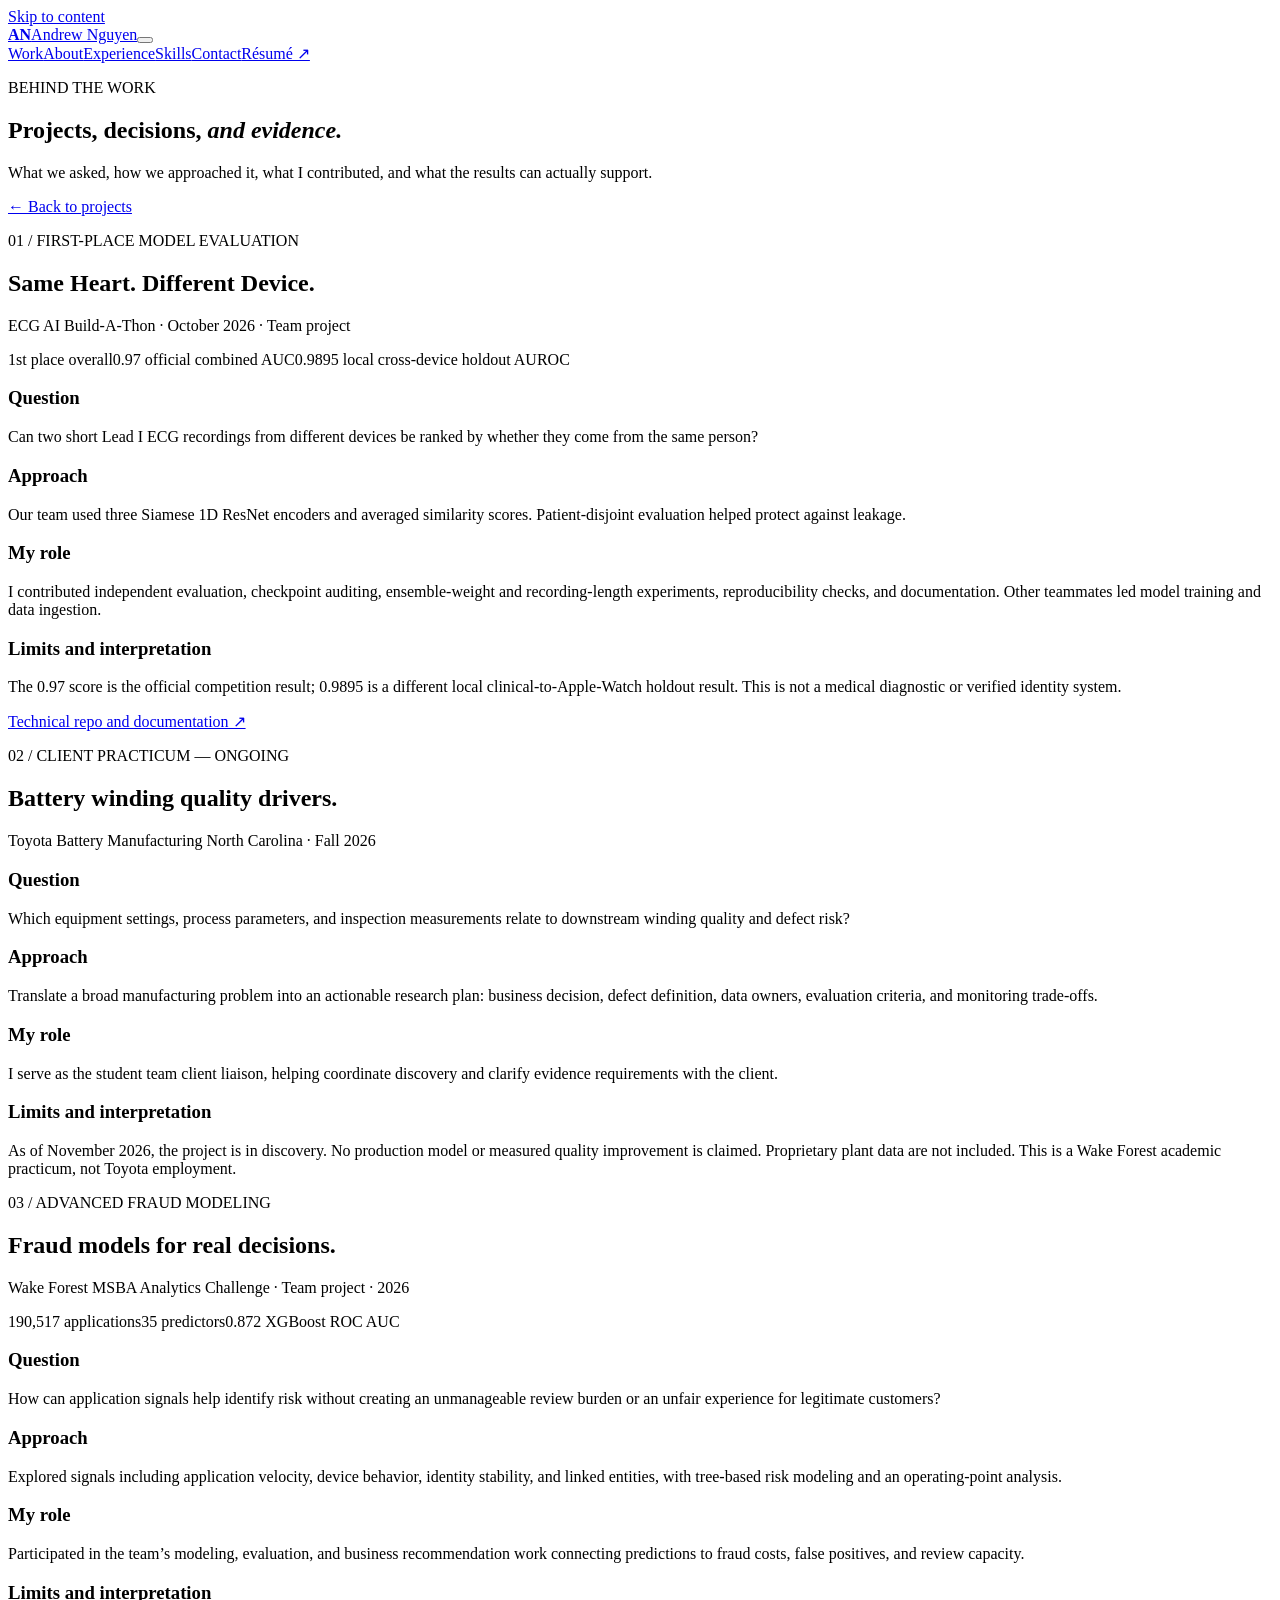
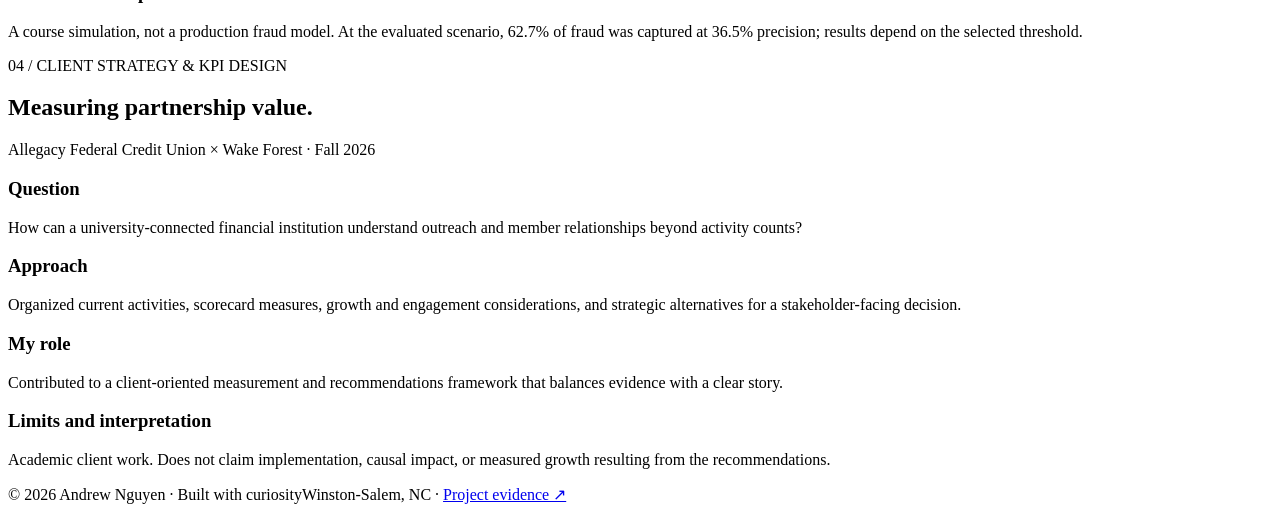
==== project-evidence.html @ 397631ff "Add website source snapshot: project-evidence.html" ====
<!doctype html><html lang="en"><head><meta charset="utf-8"><meta name="viewport" content="width=device-width,initial-scale=1"><meta name="theme-color" content="#101c2c"><meta name="description" content="Project methods, outcomes, team contributions, and limitations behind Andrew Nguyen's analytics case studies."><meta property="og:title" content="Project Evidence | Andrew Nguyen"><meta property="og:description" content="Project methods, outcomes, team contributions, and limitations behind Andrew Nguyen's analytics case studies."><title>Project Evidence | Andrew Nguyen</title><link rel="preconnect" href="https://fonts.googleapis.com"><link href="https://fonts.googleapis.com/css2?family=DM+Sans:wght@400;500;600;700&family=Playfair+Display:wght@500;600;700&display=swap" rel="stylesheet"><link rel="stylesheet" href="styles.css?v=20261116"><script defer src="script.js?v=20261116"></script></head><body><a class="skip" href="#main">Skip to content</a><header class="header"><div class="wrap header-in"><a class="brand" href="index.html"><b>AN</b>Andrew Nguyen</a><button class="hamburger" aria-controls="nav" aria-expanded="false" aria-label="Open menu" id="menu"><i></i><i></i><i></i></button><nav id="nav" class="nav"><a href="index.html#work">Work</a><a href="index.html#about">About</a><a href="index.html#experience">Experience</a><a href="index.html#skills">Skills</a><a href="index.html#contact">Contact</a><a class="nav-cta" href="resume.html">Résumé ↗</a></nav></div></header><main id="main"><section class="subhero"><div class="wrap"><p class="label">BEHIND THE WORK</p><h1>Projects, decisions, <em>and evidence.</em></h1><p>What we asked, how we approached it, what I contributed, and what the results can actually support.</p><a class="text-link" href="index.html#work">← Back to projects</a></div></section><div class="wrap cases"><article class="case" id="ecg"><p class="label">01 / FIRST-PLACE MODEL EVALUATION</p><h2>Same Heart. Different Device.</h2><p class="case-intro">ECG AI Build-A-Thon · October 2026 · Team project</p><div class="facts"><span>1st place overall</span><span>0.97 official combined AUC</span><span>0.9895 local cross-device holdout AUROC</span></div><div class="case-grid"><div><h3>Question</h3><p>Can two short Lead I ECG recordings from different devices be ranked by whether they come from the same person?</p><h3>Approach</h3><p>Our team used three Siamese 1D ResNet encoders and averaged similarity scores. Patient-disjoint evaluation helped protect against leakage.</p></div><div><h3>My role</h3><p>I contributed independent evaluation, checkpoint auditing, ensemble-weight and recording-length experiments, reproducibility checks, and documentation. Other teammates led model training and data ingestion.</p><h3>Limits and interpretation</h3><p>The 0.97 score is the official competition result; 0.9895 is a different local clinical-to-Apple-Watch holdout result. This is not a medical diagnostic or verified identity system.</p></div></div><a class="text-link" href="https://github.com/nguyenand18/andrew-nguyen-portfolio/blob/main/docs/ecg-ai-buildathon.md" target="_blank" rel="noopener noreferrer">Technical repo and documentation ↗</a></article><article class="case" id="toyota"><p class="label">02 / CLIENT PRACTICUM — ONGOING</p><h2>Battery winding quality drivers.</h2><p class="case-intro">Toyota Battery Manufacturing North Carolina · Fall 2026</p><div class="case-grid"><div><h3>Question</h3><p>Which equipment settings, process parameters, and inspection measurements relate to downstream winding quality and defect risk?</p><h3>Approach</h3><p>Translate a broad manufacturing problem into an actionable research plan: business decision, defect definition, data owners, evaluation criteria, and monitoring trade-offs.</p></div><div><h3>My role</h3><p>I serve as the student team client liaison, helping coordinate discovery and clarify evidence requirements with the client.</p><h3>Limits and interpretation</h3><p>As of November 2026, the project is in discovery. No production model or measured quality improvement is claimed. Proprietary plant data are not included. This is a Wake Forest academic practicum, not Toyota employment.</p></div></div></article><article class="case" id="fraud"><p class="label">03 / ADVANCED FRAUD MODELING</p><h2>Fraud models for real decisions.</h2><p class="case-intro">Wake Forest MSBA Analytics Challenge · Team project · 2026</p><div class="facts"><span>190,517 applications</span><span>35 predictors</span><span>0.872 XGBoost ROC AUC</span></div><div class="case-grid"><div><h3>Question</h3><p>How can application signals help identify risk without creating an unmanageable review burden or an unfair experience for legitimate customers?</p><h3>Approach</h3><p>Explored signals including application velocity, device behavior, identity stability, and linked entities, with tree-based risk modeling and an operating-point analysis.</p></div><div><h3>My role</h3><p>Participated in the team’s modeling, evaluation, and business recommendation work connecting predictions to fraud costs, false positives, and review capacity.</p><h3>Limits and interpretation</h3><p>A course simulation, not a production fraud model. At the evaluated scenario, 62.7% of fraud was captured at 36.5% precision; results depend on the selected threshold.</p></div></div></article><article class="case" id="allegacy"><p class="label">04 / CLIENT STRATEGY & KPI DESIGN</p><h2>Measuring partnership value.</h2><p class="case-intro">Allegacy Federal Credit Union × Wake Forest · Fall 2026</p><div class="case-grid"><div><h3>Question</h3><p>How can a university-connected financial institution understand outreach and member relationships beyond activity counts?</p><h3>Approach</h3><p>Organized current activities, scorecard measures, growth and engagement considerations, and strategic alternatives for a stakeholder-facing decision.</p></div><div><h3>My role</h3><p>Contributed to a client-oriented measurement and recommendations framework that balances evidence with a clear story.</p><h3>Limits and interpretation</h3><p>Academic client work. Does not claim implementation, causal impact, or measured growth resulting from the recommendations.</p></div></div></article></div></main><footer><div class="wrap footer-in"><span>© <span id="year">2026</span> Andrew Nguyen · Built with curiosity</span><span>Winston-Salem, NC · <a href="project-evidence.html">Project evidence ↗</a></span></div></footer></body></html>
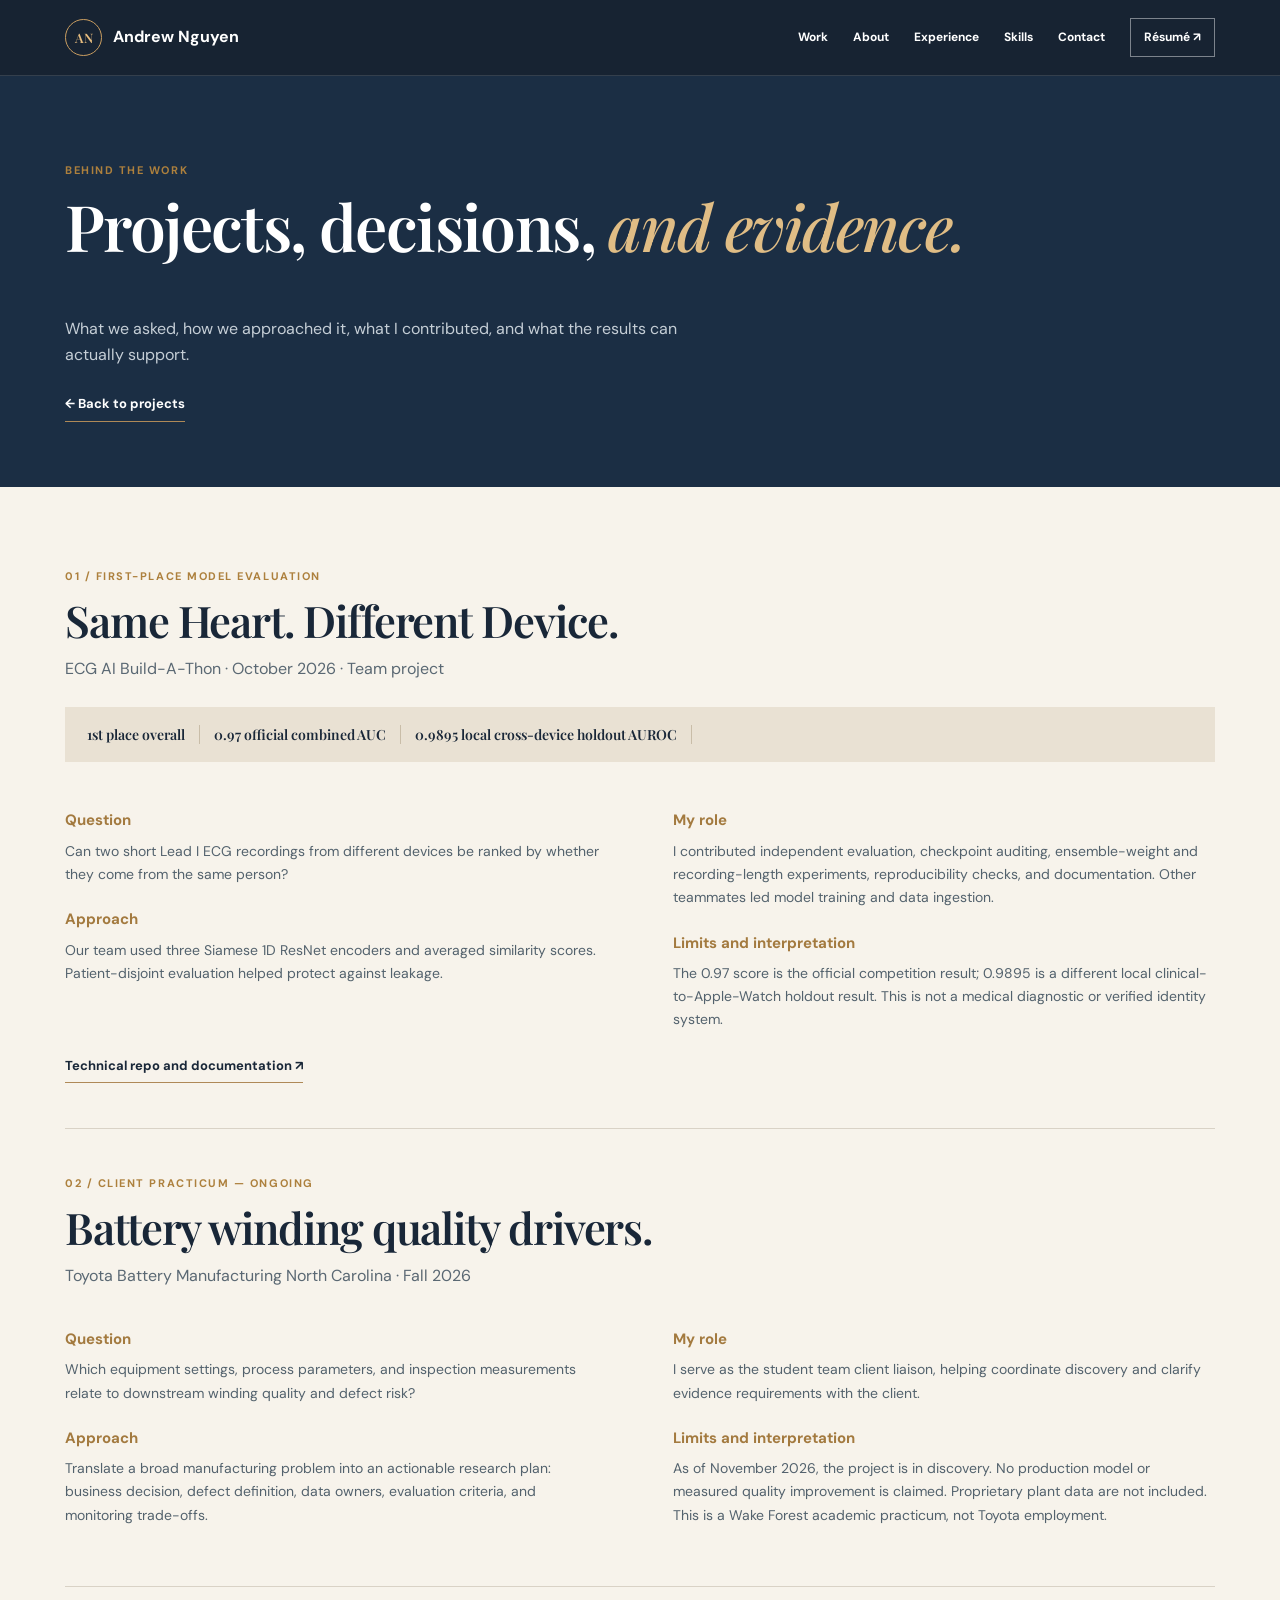
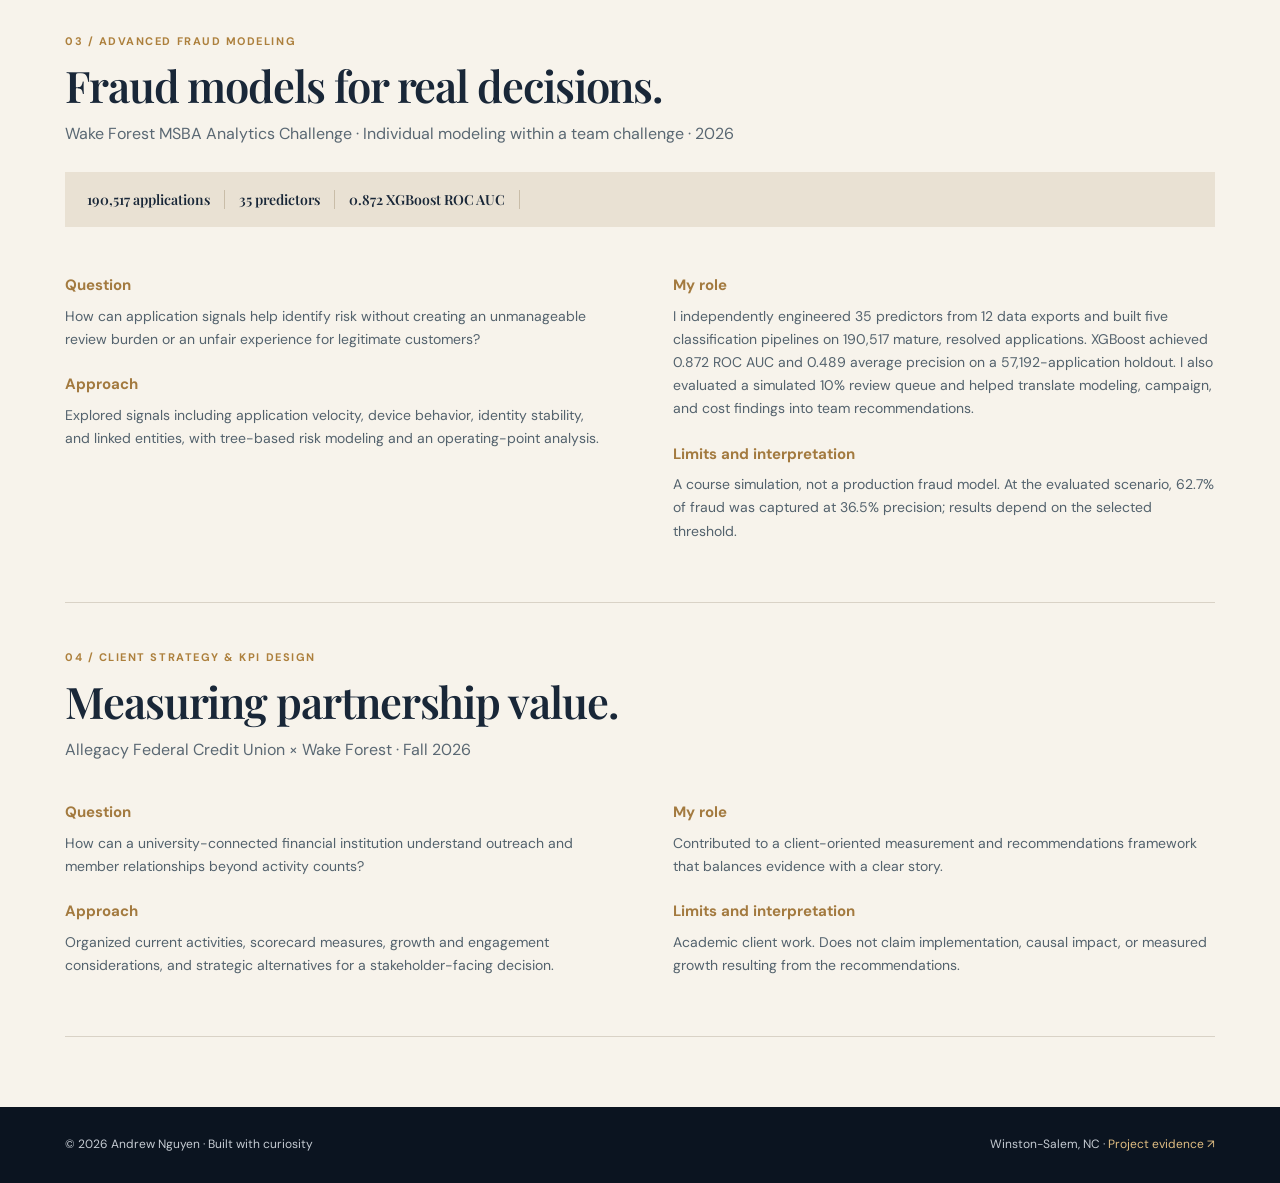
==== commit a6847d69: "Strengthen verified DFS contribution details" ====
--- a/project-evidence.html
+++ b/project-evidence.html
@@ -1 +1 @@
-<!doctype html><html lang="en"><head><meta charset="utf-8"><meta name="viewport" content="width=device-width,initial-scale=1"><meta name="theme-color" content="#101c2c"><meta name="description" content="Project methods, outcomes, team contributions, and limitations behind Andrew Nguyen's analytics case studies."><meta property="og:title" content="Project Evidence | Andrew Nguyen"><meta property="og:description" content="Project methods, outcomes, team contributions, and limitations behind Andrew Nguyen's analytics case studies."><title>Project Evidence | Andrew Nguyen</title><link rel="preconnect" href="https://fonts.googleapis.com"><link href="https://fonts.googleapis.com/css2?family=DM+Sans:wght@400;500;600;700&family=Playfair+Display:wght@500;600;700&display=swap" rel="stylesheet"><link rel="stylesheet" href="styles.css?v=20261116"><script defer src="script.js?v=20261116"></script></head><body><a class="skip" href="#main">Skip to content</a><header class="header"><div class="wrap header-in"><a class="brand" href="index.html"><b>AN</b>Andrew Nguyen</a><button class="hamburger" aria-controls="nav" aria-expanded="false" aria-label="Open menu" id="menu"><i></i><i></i><i></i></button><nav id="nav" class="nav"><a href="index.html#work">Work</a><a href="index.html#about">About</a><a href="index.html#experience">Experience</a><a href="index.html#skills">Skills</a><a href="index.html#contact">Contact</a><a class="nav-cta" href="resume.html">Résumé ↗</a></nav></div></header><main id="main"><section class="subhero"><div class="wrap"><p class="label">BEHIND THE WORK</p><h1>Projects, decisions, <em>and evidence.</em></h1><p>What we asked, how we approached it, what I contributed, and what the results can actually support.</p><a class="text-link" href="index.html#work">← Back to projects</a></div></section><div class="wrap cases"><article class="case" id="ecg"><p class="label">01 / FIRST-PLACE MODEL EVALUATION</p><h2>Same Heart. Different Device.</h2><p class="case-intro">ECG AI Build-A-Thon · October 2026 · Team project</p><div class="facts"><span>1st place overall</span><span>0.97 official combined AUC</span><span>0.9895 local cross-device holdout AUROC</span></div><div class="case-grid"><div><h3>Question</h3><p>Can two short Lead I ECG recordings from different devices be ranked by whether they come from the same person?</p><h3>Approach</h3><p>Our team used three Siamese 1D ResNet encoders and averaged similarity scores. Patient-disjoint evaluation helped protect against leakage.</p></div><div><h3>My role</h3><p>I contributed independent evaluation, checkpoint auditing, ensemble-weight and recording-length experiments, reproducibility checks, and documentation. Other teammates led model training and data ingestion.</p><h3>Limits and interpretation</h3><p>The 0.97 score is the official competition result; 0.9895 is a different local clinical-to-Apple-Watch holdout result. This is not a medical diagnostic or verified identity system.</p></div></div><a class="text-link" href="https://github.com/nguyenand18/andrew-nguyen-portfolio/blob/main/docs/ecg-ai-buildathon.md" target="_blank" rel="noopener noreferrer">Technical repo and documentation ↗</a></article><article class="case" id="toyota"><p class="label">02 / CLIENT PRACTICUM — ONGOING</p><h2>Battery winding quality drivers.</h2><p class="case-intro">Toyota Battery Manufacturing North Carolina · Fall 2026</p><div class="case-grid"><div><h3>Question</h3><p>Which equipment settings, process parameters, and inspection measurements relate to downstream winding quality and defect risk?</p><h3>Approach</h3><p>Translate a broad manufacturing problem into an actionable research plan: business decision, defect definition, data owners, evaluation criteria, and monitoring trade-offs.</p></div><div><h3>My role</h3><p>I serve as the student team client liaison, helping coordinate discovery and clarify evidence requirements with the client.</p><h3>Limits and interpretation</h3><p>As of November 2026, the project is in discovery. No production model or measured quality improvement is claimed. Proprietary plant data are not included. This is a Wake Forest academic practicum, not Toyota employment.</p></div></div></article><article class="case" id="fraud"><p class="label">03 / ADVANCED FRAUD MODELING</p><h2>Fraud models for real decisions.</h2><p class="case-intro">Wake Forest MSBA Analytics Challenge · Team project · 2026</p><div class="facts"><span>190,517 applications</span><span>35 predictors</span><span>0.872 XGBoost ROC AUC</span></div><div class="case-grid"><div><h3>Question</h3><p>How can application signals help identify risk without creating an unmanageable review burden or an unfair experience for legitimate customers?</p><h3>Approach</h3><p>Explored signals including application velocity, device behavior, identity stability, and linked entities, with tree-based risk modeling and an operating-point analysis.</p></div><div><h3>My role</h3><p>Participated in the team’s modeling, evaluation, and business recommendation work connecting predictions to fraud costs, false positives, and review capacity.</p><h3>Limits and interpretation</h3><p>A course simulation, not a production fraud model. At the evaluated scenario, 62.7% of fraud was captured at 36.5% precision; results depend on the selected threshold.</p></div></div></article><article class="case" id="allegacy"><p class="label">04 / CLIENT STRATEGY & KPI DESIGN</p><h2>Measuring partnership value.</h2><p class="case-intro">Allegacy Federal Credit Union × Wake Forest · Fall 2026</p><div class="case-grid"><div><h3>Question</h3><p>How can a university-connected financial institution understand outreach and member relationships beyond activity counts?</p><h3>Approach</h3><p>Organized current activities, scorecard measures, growth and engagement considerations, and strategic alternatives for a stakeholder-facing decision.</p></div><div><h3>My role</h3><p>Contributed to a client-oriented measurement and recommendations framework that balances evidence with a clear story.</p><h3>Limits and interpretation</h3><p>Academic client work. Does not claim implementation, causal impact, or measured growth resulting from the recommendations.</p></div></div></article></div></main><footer><div class="wrap footer-in"><span>© <span id="year">2026</span> Andrew Nguyen · Built with curiosity</span><span>Winston-Salem, NC · <a href="project-evidence.html">Project evidence ↗</a></span></div></footer></body></html>+<!doctype html><html lang="en"><head><meta charset="utf-8"><meta name="viewport" content="width=device-width,initial-scale=1"><meta name="theme-color" content="#101c2c"><meta name="description" content="Project methods, outcomes, team contributions, and limitations behind Andrew Nguyen's analytics case studies."><meta property="og:title" content="Project Evidence | Andrew Nguyen"><meta property="og:description" content="Project methods, outcomes, team contributions, and limitations behind Andrew Nguyen's analytics case studies."><title>Project Evidence | Andrew Nguyen</title><link rel="preconnect" href="https://fonts.googleapis.com"><link href="https://fonts.googleapis.com/css2?family=DM+Sans:wght@400;500;600;700&family=Playfair+Display:wght@500;600;700&display=swap" rel="stylesheet"><link rel="stylesheet" href="styles.css?v=20261116"><script defer src="script.js?v=20261116"></script></head><body><a class="skip" href="#main">Skip to content</a><header class="header"><div class="wrap header-in"><a class="brand" href="index.html"><b>AN</b>Andrew Nguyen</a><button class="hamburger" aria-controls="nav" aria-expanded="false" aria-label="Open menu" id="menu"><i></i><i></i><i></i></button><nav id="nav" class="nav"><a href="index.html#work">Work</a><a href="index.html#about">About</a><a href="index.html#experience">Experience</a><a href="index.html#skills">Skills</a><a href="index.html#contact">Contact</a><a class="nav-cta" href="resume.html">Résumé ↗</a></nav></div></header><main id="main"><section class="subhero"><div class="wrap"><p class="label">BEHIND THE WORK</p><h1>Projects, decisions, <em>and evidence.</em></h1><p>What we asked, how we approached it, what I contributed, and what the results can actually support.</p><a class="text-link" href="index.html#work">← Back to projects</a></div></section><div class="wrap cases"><article class="case" id="ecg"><p class="label">01 / FIRST-PLACE MODEL EVALUATION</p><h2>Same Heart. Different Device.</h2><p class="case-intro">ECG AI Build-A-Thon · October 2026 · Team project</p><div class="facts"><span>1st place overall</span><span>0.97 official combined AUC</span><span>0.9895 local cross-device holdout AUROC</span></div><div class="case-grid"><div><h3>Question</h3><p>Can two short Lead I ECG recordings from different devices be ranked by whether they come from the same person?</p><h3>Approach</h3><p>Our team used three Siamese 1D ResNet encoders and averaged similarity scores. Patient-disjoint evaluation helped protect against leakage.</p></div><div><h3>My role</h3><p>I contributed independent evaluation, checkpoint auditing, ensemble-weight and recording-length experiments, reproducibility checks, and documentation. Other teammates led model training and data ingestion.</p><h3>Limits and interpretation</h3><p>The 0.97 score is the official competition result; 0.9895 is a different local clinical-to-Apple-Watch holdout result. This is not a medical diagnostic or verified identity system.</p></div></div><a class="text-link" href="https://github.com/nguyenand18/andrew-nguyen-portfolio/blob/main/docs/ecg-ai-buildathon.md" target="_blank" rel="noopener noreferrer">Technical repo and documentation ↗</a></article><article class="case" id="toyota"><p class="label">02 / CLIENT PRACTICUM — ONGOING</p><h2>Battery winding quality drivers.</h2><p class="case-intro">Toyota Battery Manufacturing North Carolina · Fall 2026</p><div class="case-grid"><div><h3>Question</h3><p>Which equipment settings, process parameters, and inspection measurements relate to downstream winding quality and defect risk?</p><h3>Approach</h3><p>Translate a broad manufacturing problem into an actionable research plan: business decision, defect definition, data owners, evaluation criteria, and monitoring trade-offs.</p></div><div><h3>My role</h3><p>I serve as the student team client liaison, helping coordinate discovery and clarify evidence requirements with the client.</p><h3>Limits and interpretation</h3><p>As of November 2026, the project is in discovery. No production model or measured quality improvement is claimed. Proprietary plant data are not included. This is a Wake Forest academic practicum, not Toyota employment.</p></div></div></article><article class="case" id="fraud"><p class="label">03 / ADVANCED FRAUD MODELING</p><h2>Fraud models for real decisions.</h2><p class="case-intro">Wake Forest MSBA Analytics Challenge · Individual modeling within a team challenge · 2026</p><div class="facts"><span>190,517 applications</span><span>35 predictors</span><span>0.872 XGBoost ROC AUC</span></div><div class="case-grid"><div><h3>Question</h3><p>How can application signals help identify risk without creating an unmanageable review burden or an unfair experience for legitimate customers?</p><h3>Approach</h3><p>Explored signals including application velocity, device behavior, identity stability, and linked entities, with tree-based risk modeling and an operating-point analysis.</p></div><div><h3>My role</h3><p>I independently engineered 35 predictors from 12 data exports and built five classification pipelines on 190,517 mature, resolved applications. XGBoost achieved 0.872 ROC AUC and 0.489 average precision on a 57,192-application holdout. I also evaluated a simulated 10% review queue and helped translate modeling, campaign, and cost findings into team recommendations.</p><h3>Limits and interpretation</h3><p>A course simulation, not a production fraud model. At the evaluated scenario, 62.7% of fraud was captured at 36.5% precision; results depend on the selected threshold.</p></div></div></article><article class="case" id="allegacy"><p class="label">04 / CLIENT STRATEGY & KPI DESIGN</p><h2>Measuring partnership value.</h2><p class="case-intro">Allegacy Federal Credit Union × Wake Forest · Fall 2026</p><div class="case-grid"><div><h3>Question</h3><p>How can a university-connected financial institution understand outreach and member relationships beyond activity counts?</p><h3>Approach</h3><p>Organized current activities, scorecard measures, growth and engagement considerations, and strategic alternatives for a stakeholder-facing decision.</p></div><div><h3>My role</h3><p>Contributed to a client-oriented measurement and recommendations framework that balances evidence with a clear story.</p><h3>Limits and interpretation</h3><p>Academic client work. Does not claim implementation, causal impact, or measured growth resulting from the recommendations.</p></div></div></article></div></main><footer><div class="wrap footer-in"><span>© <span id="year">2026</span> Andrew Nguyen · Built with curiosity</span><span>Winston-Salem, NC · <a href="project-evidence.html">Project evidence ↗</a></span></div></footer></body></html>
--- a/styles.css
+++ b/styles.css
@@ -0,0 +1 @@
+:root{--n:#101c2c;--n2:#1b2e44;--g:#b78944;--c:#f7f3eb;--w:#fffdf9;--ink:#192738;--muted:#5d6874;--line:#d9d2c6;--sf:"Playfair Display",Georgia,serif;--ss:"DM Sans",Arial,sans-serif}*{box-sizing:border-box}html{scroll-behavior:smooth}body{margin:0;background:var(--c);color:var(--ink);font:16px/1.65 var(--ss)}a{color:inherit;text-decoration:none}a:hover{color:#bb9258}img{display:block;max-width:100%}h1,h2,h3,h4,p{margin-top:0}h1,h2{font-family:var(--sf);font-weight:600;line-height:1.13;letter-spacing:-.025em}h1 em,h2 em{font-weight:500}h2{font-size:clamp(2.3rem,4vw,4rem)}.wrap{width:min(1150px,calc(100% - 46px));margin:auto}.skip{position:absolute;left:10px;top:-80px;background:white;color:black;padding:10px;z-index:200}.skip:focus{top:10px}.header{position:sticky;top:0;height:76px;background:#101c2cf7;color:white;z-index:99;border-bottom:1px solid #ffffff20;backdrop-filter:blur(12px)}.header-in{height:100%;display:flex;align-items:center;justify-content:space-between}.brand{display:flex;align-items:center;gap:11px;font-weight:700}.brand b{width:37px;height:37px;border:1px solid #c99d60;color:#e7bd7f;border-radius:50%;display:grid;place-items:center;font:600 13px var(--sf)}.nav{display:flex;align-items:center;gap:25px;font-weight:700;font-size:12px}.nav-cta{border:1px solid #ffffff70;padding:9px 13px}.hamburger{display:none}.hero{background:radial-gradient(ellipse at 13% 15%,#253f58,transparent 52%),var(--n);color:#fff}.hero-grid{display:grid;grid-template-columns:1.25fr .78fr;gap:8%;align-items:center;min-height:635px;padding:77px 0 90px}.eyebrow,.label,.p-no,.p-cat,.education small,.more small{color:#ad803d;font-size:11px;font-weight:700;letter-spacing:.14em;text-transform:uppercase}.eyebrow{color:#e1bd85;margin-bottom:25px}.hero h1{font-size:clamp(2.8rem,5vw,4.85rem);max-width:720px;margin-bottom:26px}.hero h1 em{color:#dfc395}.hero-desc{color:#ced7e0;font-size:17px;max-width:550px}.hero-meta{margin-top:42px;color:#b1becb;font-size:10px;letter-spacing:.1em;font-weight:700}.buttons{display:flex;gap:12px;flex-wrap:wrap;margin-top:31px}.btn{display:inline-flex;justify-content:center;align-items:center;min-height:46px;padding:11px 20px;font-weight:700;font-size:13px;border:0;cursor:pointer}.btn.gold{background:#d9b174;color:#112237}.btn.gold:hover{background:#eace9c;color:#112237}.btn.outline{border:1px solid #b8bfcb;color:white}.btn.outline:hover{border-color:#e4bd80;color:#e4bd80}.portrait{position:relative;padding:12px;border:1px solid #af895358;box-shadow:18px 22px 0 #2b4359;max-width:390px}.portrait img{width:100%;aspect-ratio:4/5;object-fit:cover;object-position:center 24%}.portrait span{position:absolute;bottom:25px;left:-20px;background:#d5aa6c;color:#1c2936;font-size:10px;letter-spacing:.1em;font-weight:700;padding:12px 15px}.metrics{background:#e8dfcf}.metric-grid{display:grid;grid-template-columns:repeat(4,1fr);padding:30px 0}.metric-grid>div{padding:5px 17px;border-right:1px solid #c5bbac;display:flex;gap:13px;align-items:center}.metric-grid>div:first-child{padding-left:0}.metric-grid>div:last-child{border-right:0}.metric-grid strong{font:600 35px var(--sf)}.metric-grid span{font-size:11px;line-height:1.4;color:#5e676b}.section{padding:106px 0;scroll-margin-top:75px}.section-head{display:flex;justify-content:space-between;align-items:end;gap:35px;margin-bottom:37px}.section-head h2{max-width:690px;margin:0}.section-head>p{max-width:340px;color:#66717b;font-size:14px;margin:0}.section h2 em{color:#a1783c}.cards{display:grid;grid-template-columns:1fr 1fr;gap:19px}.project{min-height:433px;border:1px solid var(--line);background:var(--w);padding:34px;display:flex;flex-direction:column}.project.featured{background:var(--n2);color:white;border-color:var(--n2)}.project.dark{background:#22364c;color:#fff;border-color:#22364c}.p-no{display:block}.p-badge{align-self:flex-start;margin:19px 0 10px;background:#e7d9bf;color:#6c4b1e;padding:5px 9px;font-size:10px;font-weight:700}.featured .p-badge,.dark .p-badge{background:#d6af71;color:#1c2939}.project h3{font:600 clamp(24px,2.3vw,32px)/1.2 var(--sf);margin:12px 0}.project .p-cat{color:#9a7137;font-size:10px;margin:3px 0 10px}.featured .p-cat,.dark .p-cat{color:#ddb983}.project>p:not(.p-cat){font-size:14px;line-height:1.7;color:#626e79}.featured>p:not(.p-cat),.dark>p:not(.p-cat){color:#d1d9e0}.ecg-line{color:#dfb875;max-width:340px;height:43px;margin:0 0 7px}.ecg-line svg{width:100%;height:100%}.tags{display:flex;flex-wrap:wrap;gap:7px;margin:12px 0 26px}.tags span{background:#eee8df;border-radius:30px;color:#5f6670;padding:5px 9px;font-size:10px}.featured .tags span,.dark .tags span{background:#ffffff17;color:#e4eaf0}.p-footer{margin-top:auto;border-top:1px solid #cac7bf;padding-top:18px;display:flex;align-items:center;justify-content:space-between;gap:12px;font-weight:700;font-size:12px}.featured .p-footer,.dark .p-footer{border-color:#ffffff3a}.p-footer a{border-bottom:1px solid currentColor}.more{margin-top:55px;border-top:1px solid var(--line);padding-top:25px}.more h3{font:600 24px var(--sf)}.more-grid{display:grid;grid-template-columns:repeat(3,1fr);gap:16px}.more-grid article{background:#fffcf7;border:1px solid var(--line);padding:23px}.more-grid h4{font:600 20px var(--sf);margin:12px 0 6px}.more-grid p{font-size:13px;color:#68727b;margin:0}.about,.education{background:#efeadf}.two-col{display:grid;grid-template-columns:1fr 1fr;gap:11%}.two-col blockquote{font:italic 22px/1.6 var(--sf);color:#a78045;border-left:2px solid #a77c3c;margin:45px 0 0;padding-left:18px}.prose p{color:#475967;margin-bottom:20px}.text-link{font-size:13px;font-weight:700;border-bottom:1px solid #af8957;padding-bottom:6px;display:inline-block;margin-top:9px}.experience{background:#fffdfa}.exp-list{border-top:1px solid var(--line)}.exp-list>div{display:grid;grid-template-columns:190px 1fr;gap:20px;border-bottom:1px solid var(--line);padding:25px 0}.exp-list time{font-size:11px;letter-spacing:.05em;color:#9d7237;font-weight:700}.exp-list h3{font-size:17px;margin:0 0 5px}.exp-list h3 span{font-weight:400;color:#677583}.exp-list p{margin:0;font-size:13px;color:#677583}.skills{background:var(--n);color:white}.skills h2 em{color:#e1be86}.skills .two-col>div>p:last-child{color:#bdc9d3}.skill-stack article{border-bottom:1px solid #ffffff35;padding:18px 0}.skill-stack article:first-child{padding-top:0}.skill-stack h3{font:600 21px var(--sf);color:#e5c58b;margin:0 0 8px}.skill-stack p{color:#c6d1da;font-size:14px;margin:0}.education-stack article{padding:17px 0;border-bottom:1px solid #cfc5b7}.education-stack h3{font:600 23px var(--sf);margin:5px 0}.education-stack p{font-size:14px;color:#65717b;margin:0}.education-stack article:last-child{border:0}.video{background:#fffdfa}.video h2 em{color:#a47b44}.video .two-col>div>p:last-child{color:#667581}.video-box{background:#192d42;padding:13px;box-shadow:15px 15px 0 #e3d9cb}.video-box video{display:block;width:100%;aspect-ratio:16/9;object-fit:contain;background:#0c1928}.video-box small{color:#c4ced7;font-size:11px;display:block;margin:10px 2px 0}.contact{text-align:center;background:#172a40;color:white;padding:91px 0}.contact .wrap{max-width:790px}.contact h2{font-size:clamp(2.9rem,5vw,4.6rem);margin:10px 0 22px}.contact h2 em{color:#dbb981}.contact>div>p:not(.label){max-width:630px;margin:auto;color:#c8d2db}.buttons.center{justify-content:center}footer{background:#0b1420;color:#c5cbd2;font-size:12px}footer a{color:#e0bd82}.footer-in{min-height:76px;display:flex;justify-content:space-between;align-items:center;gap:15px}.subhero{padding:85px 0 65px;background:var(--n2);color:white}.subhero h1{font-size:clamp(2.8rem,5vw,4.5rem)}.subhero h1 em{color:#e0bd85}.subhero p:not(.label){color:#c5ced6;max-width:620px}.cases{padding:35px 0 70px}.case{border-bottom:1px solid var(--line);padding:45px 0;scroll-margin-top:80px}.case h2{font-size:clamp(2.2rem,3.4vw,3.3rem);margin:11px 0}.case-intro{color:#5a6873}.case-grid{display:grid;grid-template-columns:1fr 1fr;gap:65px}.case-grid h3{font-size:15px;color:#a37a3f;margin:21px 0 7px}.case-grid p{color:#53626d;font-size:14px}.facts{background:#e9e1d3;padding:18px 22px;display:flex;flex-wrap:wrap;gap:14px;margin:25px 0}.facts span{font:600 14px var(--sf);padding-right:14px;border-right:1px solid #c9bda8}.resume-main{background:#e7e5df;padding-bottom:40px}.resume-controls{display:flex;justify-content:space-between;align-items:center;padding:22px 0;font-size:12px;color:#53606c}.resume-sheet{max-width:850px;margin:0 auto;background:white;padding:42px 49px;box-shadow:0 6px 30px #0b14201c;font:13px/1.4 Arial,Helvetica,sans-serif}.resume-sheet h1{font:700 30px Arial}.resume-sheet h2{font:700 12px Arial;letter-spacing:1.5px;color:#956b32;border-bottom:1px solid #bfbfbf;margin:17px 0 7px;padding-bottom:4px}.resume-sheet h3{font:700 13px Arial;margin:10px 0 3px}.resume-sheet p{margin:5px 0}.resume-sheet ul{margin:5px 0;padding-left:17px}.resume-sheet li{margin:3px 0}.resume-role{font-weight:bold;color:#895e2b}.resume-contact{font-size:11px}.resume-date{float:right;font-weight:400;color:#485460;font-size:12px}@media(max-width:920px){.metric-grid>div{flex-direction:column;align-items:start}.hero-grid{gap:6%}}@media(max-width:720px){.wrap{width:calc(100% - 34px)}.header{height:66px}.hamburger{display:flex;flex-direction:column;gap:5px;background:transparent;border:1px solid #ffffff70;padding:9px;width:44px;cursor:pointer}.hamburger i{height:2px;background:white;width:100%}.nav{display:none;position:absolute;left:0;right:0;top:66px;background:var(--n);padding:22px;flex-direction:column;align-items:stretch;gap:14px}.nav.open{display:flex}.hero-grid{grid-template-columns:1fr;gap:55px;padding:70px 0 76px}.hero h1{font-size:clamp(2.65rem,9vw,4rem)}.portrait{max-width:340px;justify-self:center}.metric-grid{grid-template-columns:1fr 1fr}.metric-grid>div{padding:12px;border-right:0;border-bottom:1px solid #cbc2b6}.section{padding:72px 0}.section-head{display:block}.section-head>p{margin-top:20px}.cards,.two-col,.case-grid{grid-template-columns:1fr;gap:27px}.project{min-height:0;padding:27px}.more-grid{grid-template-columns:1fr}.exp-list>div{grid-template-columns:1fr;gap:3px}.contact{padding:80px 0}.footer-in{padding:20px 0;flex-direction:column;justify-content:center;text-align:center}.resume-sheet{padding:26px 22px}.resume-date{float:none;display:block}.resume-controls{gap:10px}.case{padding:36px 0}}@media print{@page{size:letter;margin:.42in}.header,.resume-controls,.skip{display:none!important}.resume-main{padding:0;background:white}.resume-sheet{padding:0;box-shadow:none;max-width:none;font-size:11px}.resume-sheet h1{font-size:24px}.resume-sheet h2{margin:11px 0 5px}.resume-sheet h3{font-size:11px;margin:6px 0 2px}.resume-sheet li{margin:2px 0}.resume-sheet p{margin:3px 0}.resume-date{float:right;display:inline;font-size:10px}}@media(prefers-reduced-motion:reduce){html{scroll-behavior:auto}}:focus-visible{outline:3px solid #d5ae73;outline-offset:3px}
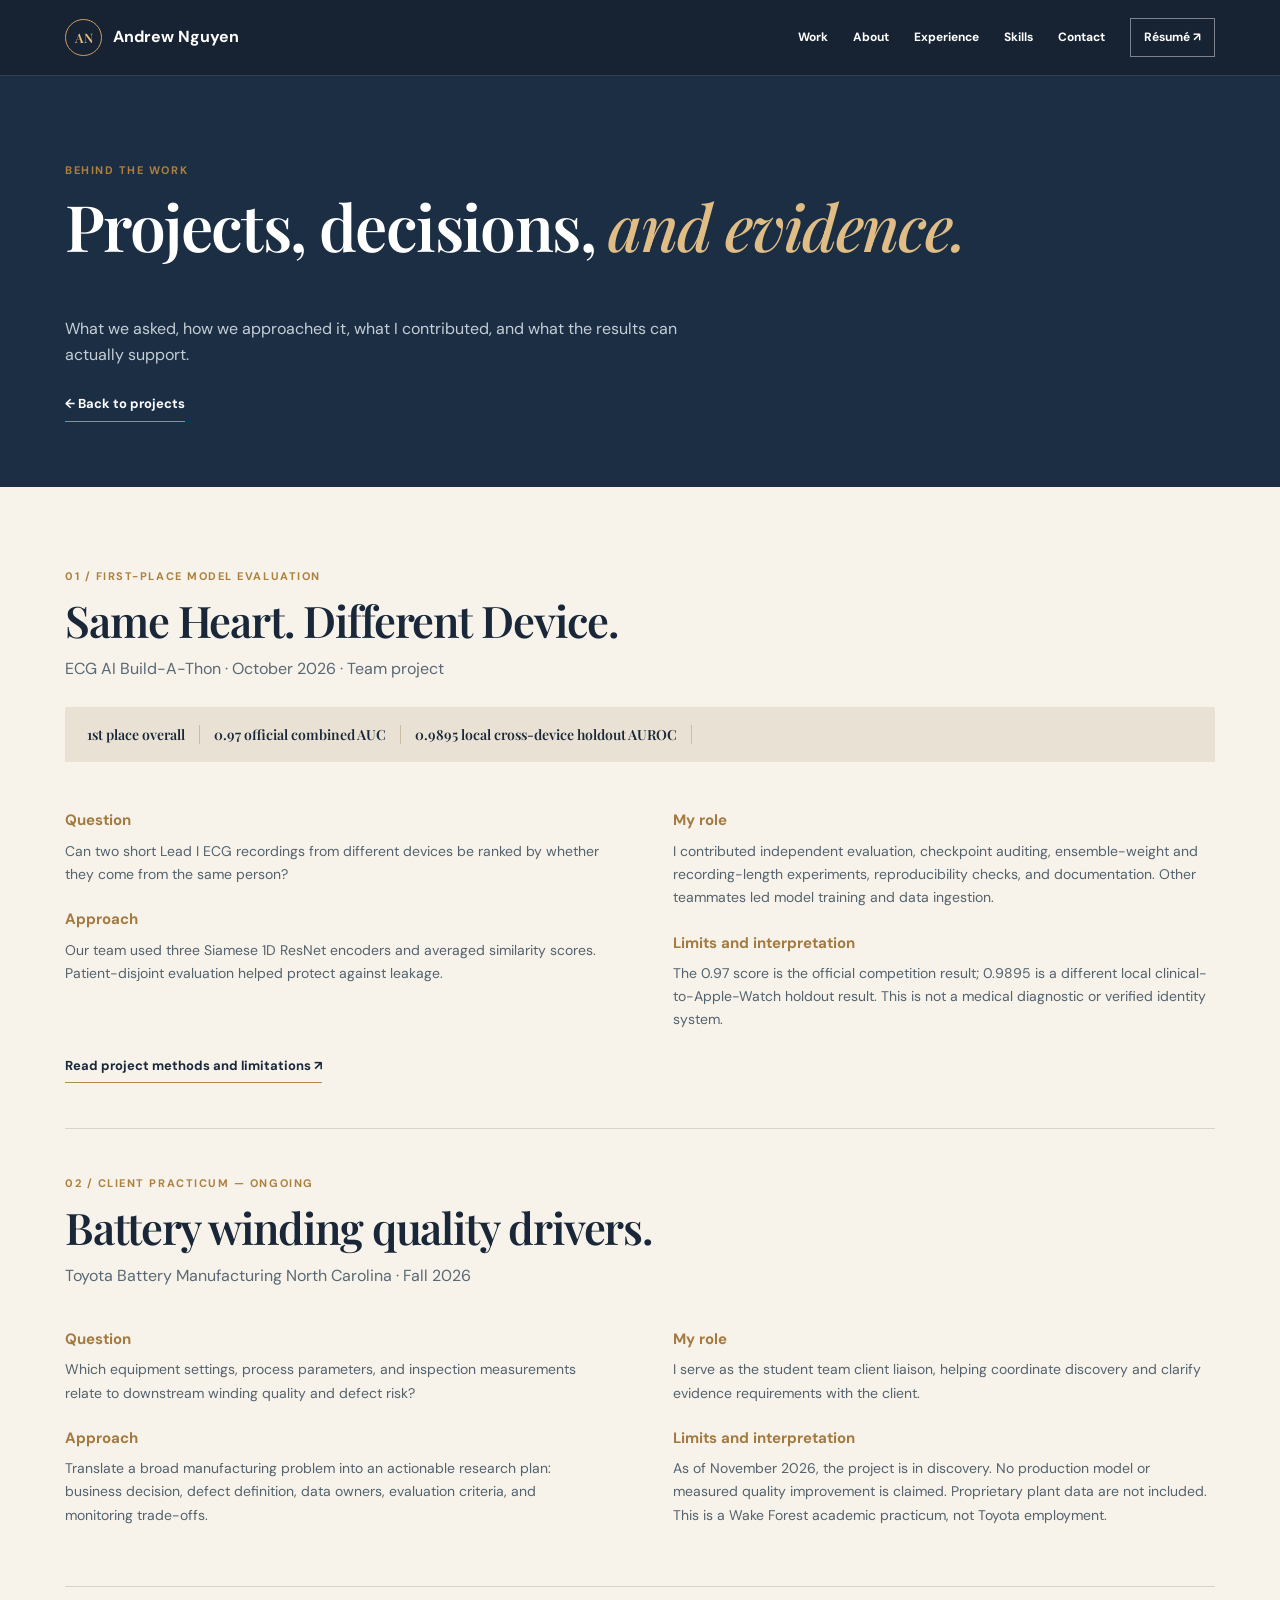
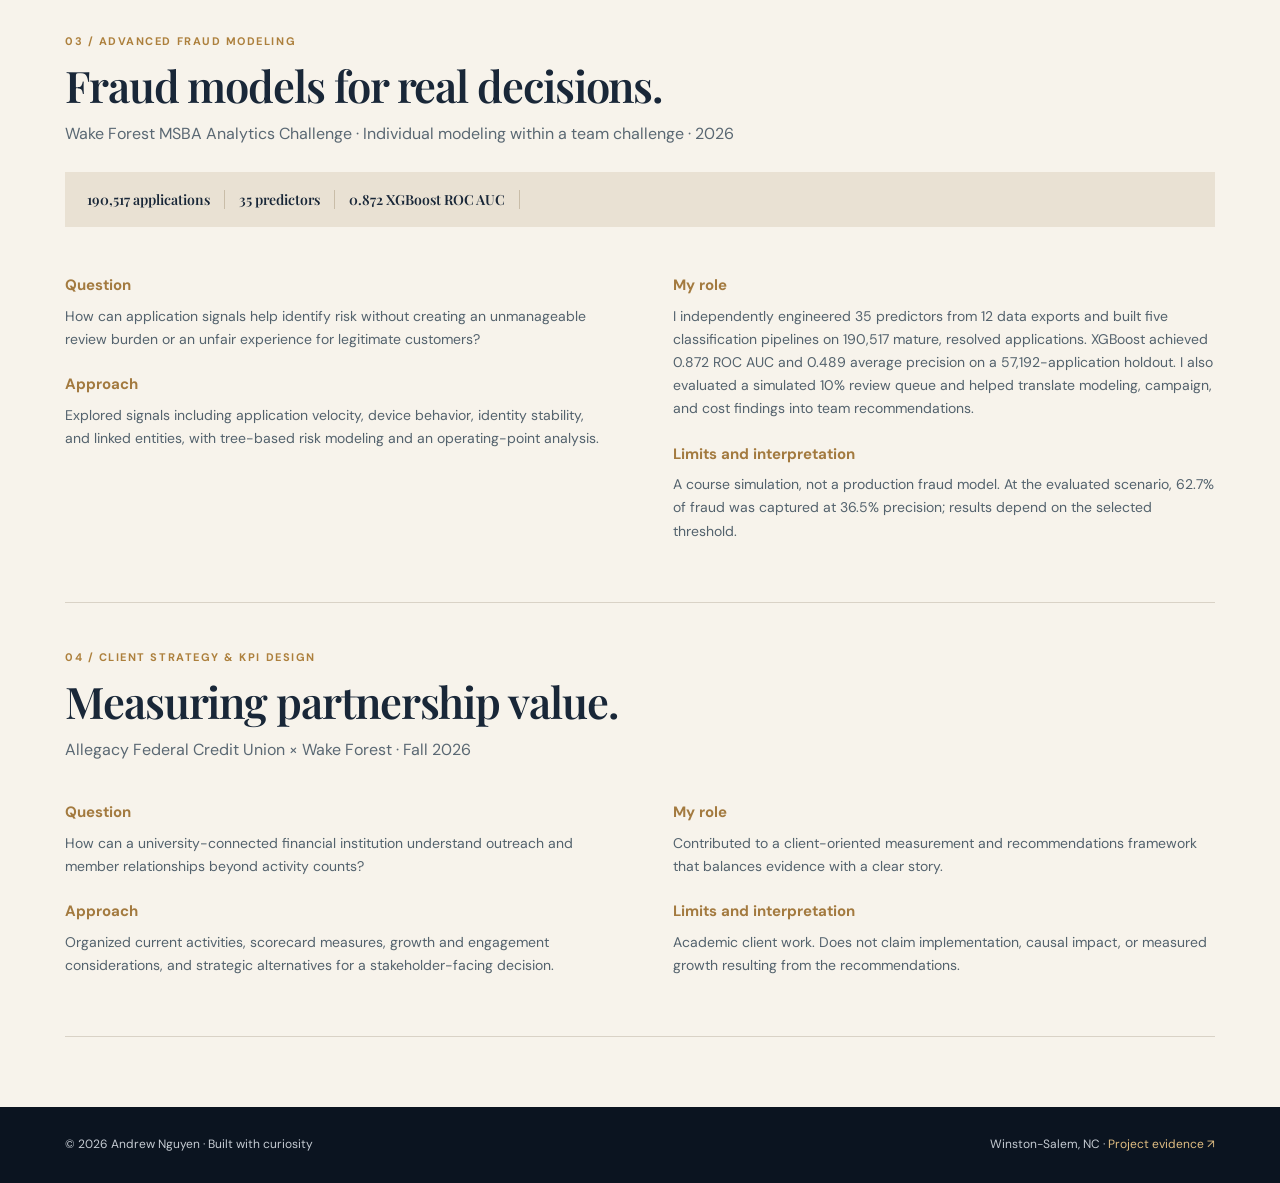
==== commit 74794778: "Correct ECG documentation link description" ====
--- a/project-evidence.html
+++ b/project-evidence.html
@@ -1 +1 @@
-<!doctype html><html lang="en"><head><meta charset="utf-8"><meta name="viewport" content="width=device-width,initial-scale=1"><meta name="theme-color" content="#101c2c"><meta name="description" content="Project methods, outcomes, team contributions, and limitations behind Andrew Nguyen's analytics case studies."><meta property="og:title" content="Project Evidence | Andrew Nguyen"><meta property="og:description" content="Project methods, outcomes, team contributions, and limitations behind Andrew Nguyen's analytics case studies."><title>Project Evidence | Andrew Nguyen</title><link rel="preconnect" href="https://fonts.googleapis.com"><link href="https://fonts.googleapis.com/css2?family=DM+Sans:wght@400;500;600;700&family=Playfair+Display:wght@500;600;700&display=swap" rel="stylesheet"><link rel="stylesheet" href="styles.css?v=20261116"><script defer src="script.js?v=20261116"></script></head><body><a class="skip" href="#main">Skip to content</a><header class="header"><div class="wrap header-in"><a class="brand" href="index.html"><b>AN</b>Andrew Nguyen</a><button class="hamburger" aria-controls="nav" aria-expanded="false" aria-label="Open menu" id="menu"><i></i><i></i><i></i></button><nav id="nav" class="nav"><a href="index.html#work">Work</a><a href="index.html#about">About</a><a href="index.html#experience">Experience</a><a href="index.html#skills">Skills</a><a href="index.html#contact">Contact</a><a class="nav-cta" href="resume.html">Résumé ↗</a></nav></div></header><main id="main"><section class="subhero"><div class="wrap"><p class="label">BEHIND THE WORK</p><h1>Projects, decisions, <em>and evidence.</em></h1><p>What we asked, how we approached it, what I contributed, and what the results can actually support.</p><a class="text-link" href="index.html#work">← Back to projects</a></div></section><div class="wrap cases"><article class="case" id="ecg"><p class="label">01 / FIRST-PLACE MODEL EVALUATION</p><h2>Same Heart. Different Device.</h2><p class="case-intro">ECG AI Build-A-Thon · October 2026 · Team project</p><div class="facts"><span>1st place overall</span><span>0.97 official combined AUC</span><span>0.9895 local cross-device holdout AUROC</span></div><div class="case-grid"><div><h3>Question</h3><p>Can two short Lead I ECG recordings from different devices be ranked by whether they come from the same person?</p><h3>Approach</h3><p>Our team used three Siamese 1D ResNet encoders and averaged similarity scores. Patient-disjoint evaluation helped protect against leakage.</p></div><div><h3>My role</h3><p>I contributed independent evaluation, checkpoint auditing, ensemble-weight and recording-length experiments, reproducibility checks, and documentation. Other teammates led model training and data ingestion.</p><h3>Limits and interpretation</h3><p>The 0.97 score is the official competition result; 0.9895 is a different local clinical-to-Apple-Watch holdout result. This is not a medical diagnostic or verified identity system.</p></div></div><a class="text-link" href="https://github.com/nguyenand18/andrew-nguyen-portfolio/blob/main/docs/ecg-ai-buildathon.md" target="_blank" rel="noopener noreferrer">Technical repo and documentation ↗</a></article><article class="case" id="toyota"><p class="label">02 / CLIENT PRACTICUM — ONGOING</p><h2>Battery winding quality drivers.</h2><p class="case-intro">Toyota Battery Manufacturing North Carolina · Fall 2026</p><div class="case-grid"><div><h3>Question</h3><p>Which equipment settings, process parameters, and inspection measurements relate to downstream winding quality and defect risk?</p><h3>Approach</h3><p>Translate a broad manufacturing problem into an actionable research plan: business decision, defect definition, data owners, evaluation criteria, and monitoring trade-offs.</p></div><div><h3>My role</h3><p>I serve as the student team client liaison, helping coordinate discovery and clarify evidence requirements with the client.</p><h3>Limits and interpretation</h3><p>As of November 2026, the project is in discovery. No production model or measured quality improvement is claimed. Proprietary plant data are not included. This is a Wake Forest academic practicum, not Toyota employment.</p></div></div></article><article class="case" id="fraud"><p class="label">03 / ADVANCED FRAUD MODELING</p><h2>Fraud models for real decisions.</h2><p class="case-intro">Wake Forest MSBA Analytics Challenge · Individual modeling within a team challenge · 2026</p><div class="facts"><span>190,517 applications</span><span>35 predictors</span><span>0.872 XGBoost ROC AUC</span></div><div class="case-grid"><div><h3>Question</h3><p>How can application signals help identify risk without creating an unmanageable review burden or an unfair experience for legitimate customers?</p><h3>Approach</h3><p>Explored signals including application velocity, device behavior, identity stability, and linked entities, with tree-based risk modeling and an operating-point analysis.</p></div><div><h3>My role</h3><p>I independently engineered 35 predictors from 12 data exports and built five classification pipelines on 190,517 mature, resolved applications. XGBoost achieved 0.872 ROC AUC and 0.489 average precision on a 57,192-application holdout. I also evaluated a simulated 10% review queue and helped translate modeling, campaign, and cost findings into team recommendations.</p><h3>Limits and interpretation</h3><p>A course simulation, not a production fraud model. At the evaluated scenario, 62.7% of fraud was captured at 36.5% precision; results depend on the selected threshold.</p></div></div></article><article class="case" id="allegacy"><p class="label">04 / CLIENT STRATEGY & KPI DESIGN</p><h2>Measuring partnership value.</h2><p class="case-intro">Allegacy Federal Credit Union × Wake Forest · Fall 2026</p><div class="case-grid"><div><h3>Question</h3><p>How can a university-connected financial institution understand outreach and member relationships beyond activity counts?</p><h3>Approach</h3><p>Organized current activities, scorecard measures, growth and engagement considerations, and strategic alternatives for a stakeholder-facing decision.</p></div><div><h3>My role</h3><p>Contributed to a client-oriented measurement and recommendations framework that balances evidence with a clear story.</p><h3>Limits and interpretation</h3><p>Academic client work. Does not claim implementation, causal impact, or measured growth resulting from the recommendations.</p></div></div></article></div></main><footer><div class="wrap footer-in"><span>© <span id="year">2026</span> Andrew Nguyen · Built with curiosity</span><span>Winston-Salem, NC · <a href="project-evidence.html">Project evidence ↗</a></span></div></footer></body></html>+<!doctype html><html lang="en"><head><meta charset="utf-8"><meta name="viewport" content="width=device-width,initial-scale=1"><meta name="theme-color" content="#101c2c"><meta name="description" content="Project methods, outcomes, team contributions, and limitations behind Andrew Nguyen's analytics case studies."><meta property="og:title" content="Project Evidence | Andrew Nguyen"><meta property="og:description" content="Project methods, outcomes, team contributions, and limitations behind Andrew Nguyen's analytics case studies."><title>Project Evidence | Andrew Nguyen</title><link rel="preconnect" href="https://fonts.googleapis.com"><link href="https://fonts.googleapis.com/css2?family=DM+Sans:wght@400;500;600;700&family=Playfair+Display:wght@500;600;700&display=swap" rel="stylesheet"><link rel="stylesheet" href="styles.css?v=20261116"><script defer src="script.js?v=20261116"></script></head><body><a class="skip" href="#main">Skip to content</a><header class="header"><div class="wrap header-in"><a class="brand" href="index.html"><b>AN</b>Andrew Nguyen</a><button class="hamburger" aria-controls="nav" aria-expanded="false" aria-label="Open menu" id="menu"><i></i><i></i><i></i></button><nav id="nav" class="nav"><a href="index.html#work">Work</a><a href="index.html#about">About</a><a href="index.html#experience">Experience</a><a href="index.html#skills">Skills</a><a href="index.html#contact">Contact</a><a class="nav-cta" href="resume.html">Résumé ↗</a></nav></div></header><main id="main"><section class="subhero"><div class="wrap"><p class="label">BEHIND THE WORK</p><h1>Projects, decisions, <em>and evidence.</em></h1><p>What we asked, how we approached it, what I contributed, and what the results can actually support.</p><a class="text-link" href="index.html#work">← Back to projects</a></div></section><div class="wrap cases"><article class="case" id="ecg"><p class="label">01 / FIRST-PLACE MODEL EVALUATION</p><h2>Same Heart. Different Device.</h2><p class="case-intro">ECG AI Build-A-Thon · October 2026 · Team project</p><div class="facts"><span>1st place overall</span><span>0.97 official combined AUC</span><span>0.9895 local cross-device holdout AUROC</span></div><div class="case-grid"><div><h3>Question</h3><p>Can two short Lead I ECG recordings from different devices be ranked by whether they come from the same person?</p><h3>Approach</h3><p>Our team used three Siamese 1D ResNet encoders and averaged similarity scores. Patient-disjoint evaluation helped protect against leakage.</p></div><div><h3>My role</h3><p>I contributed independent evaluation, checkpoint auditing, ensemble-weight and recording-length experiments, reproducibility checks, and documentation. Other teammates led model training and data ingestion.</p><h3>Limits and interpretation</h3><p>The 0.97 score is the official competition result; 0.9895 is a different local clinical-to-Apple-Watch holdout result. This is not a medical diagnostic or verified identity system.</p></div></div><a class="text-link" href="https://github.com/nguyenand18/andrew-nguyen-portfolio/blob/main/docs/ecg-ai-buildathon.md" target="_blank" rel="noopener noreferrer">Read project methods and limitations ↗</a></article><article class="case" id="toyota"><p class="label">02 / CLIENT PRACTICUM — ONGOING</p><h2>Battery winding quality drivers.</h2><p class="case-intro">Toyota Battery Manufacturing North Carolina · Fall 2026</p><div class="case-grid"><div><h3>Question</h3><p>Which equipment settings, process parameters, and inspection measurements relate to downstream winding quality and defect risk?</p><h3>Approach</h3><p>Translate a broad manufacturing problem into an actionable research plan: business decision, defect definition, data owners, evaluation criteria, and monitoring trade-offs.</p></div><div><h3>My role</h3><p>I serve as the student team client liaison, helping coordinate discovery and clarify evidence requirements with the client.</p><h3>Limits and interpretation</h3><p>As of November 2026, the project is in discovery. No production model or measured quality improvement is claimed. Proprietary plant data are not included. This is a Wake Forest academic practicum, not Toyota employment.</p></div></div></article><article class="case" id="fraud"><p class="label">03 / ADVANCED FRAUD MODELING</p><h2>Fraud models for real decisions.</h2><p class="case-intro">Wake Forest MSBA Analytics Challenge · Individual modeling within a team challenge · 2026</p><div class="facts"><span>190,517 applications</span><span>35 predictors</span><span>0.872 XGBoost ROC AUC</span></div><div class="case-grid"><div><h3>Question</h3><p>How can application signals help identify risk without creating an unmanageable review burden or an unfair experience for legitimate customers?</p><h3>Approach</h3><p>Explored signals including application velocity, device behavior, identity stability, and linked entities, with tree-based risk modeling and an operating-point analysis.</p></div><div><h3>My role</h3><p>I independently engineered 35 predictors from 12 data exports and built five classification pipelines on 190,517 mature, resolved applications. XGBoost achieved 0.872 ROC AUC and 0.489 average precision on a 57,192-application holdout. I also evaluated a simulated 10% review queue and helped translate modeling, campaign, and cost findings into team recommendations.</p><h3>Limits and interpretation</h3><p>A course simulation, not a production fraud model. At the evaluated scenario, 62.7% of fraud was captured at 36.5% precision; results depend on the selected threshold.</p></div></div></article><article class="case" id="allegacy"><p class="label">04 / CLIENT STRATEGY & KPI DESIGN</p><h2>Measuring partnership value.</h2><p class="case-intro">Allegacy Federal Credit Union × Wake Forest · Fall 2026</p><div class="case-grid"><div><h3>Question</h3><p>How can a university-connected financial institution understand outreach and member relationships beyond activity counts?</p><h3>Approach</h3><p>Organized current activities, scorecard measures, growth and engagement considerations, and strategic alternatives for a stakeholder-facing decision.</p></div><div><h3>My role</h3><p>Contributed to a client-oriented measurement and recommendations framework that balances evidence with a clear story.</p><h3>Limits and interpretation</h3><p>Academic client work. Does not claim implementation, causal impact, or measured growth resulting from the recommendations.</p></div></div></article></div></main><footer><div class="wrap footer-in"><span>© <span id="year">2026</span> Andrew Nguyen · Built with curiosity</span><span>Winston-Salem, NC · <a href="project-evidence.html">Project evidence ↗</a></span></div></footer></body></html>
